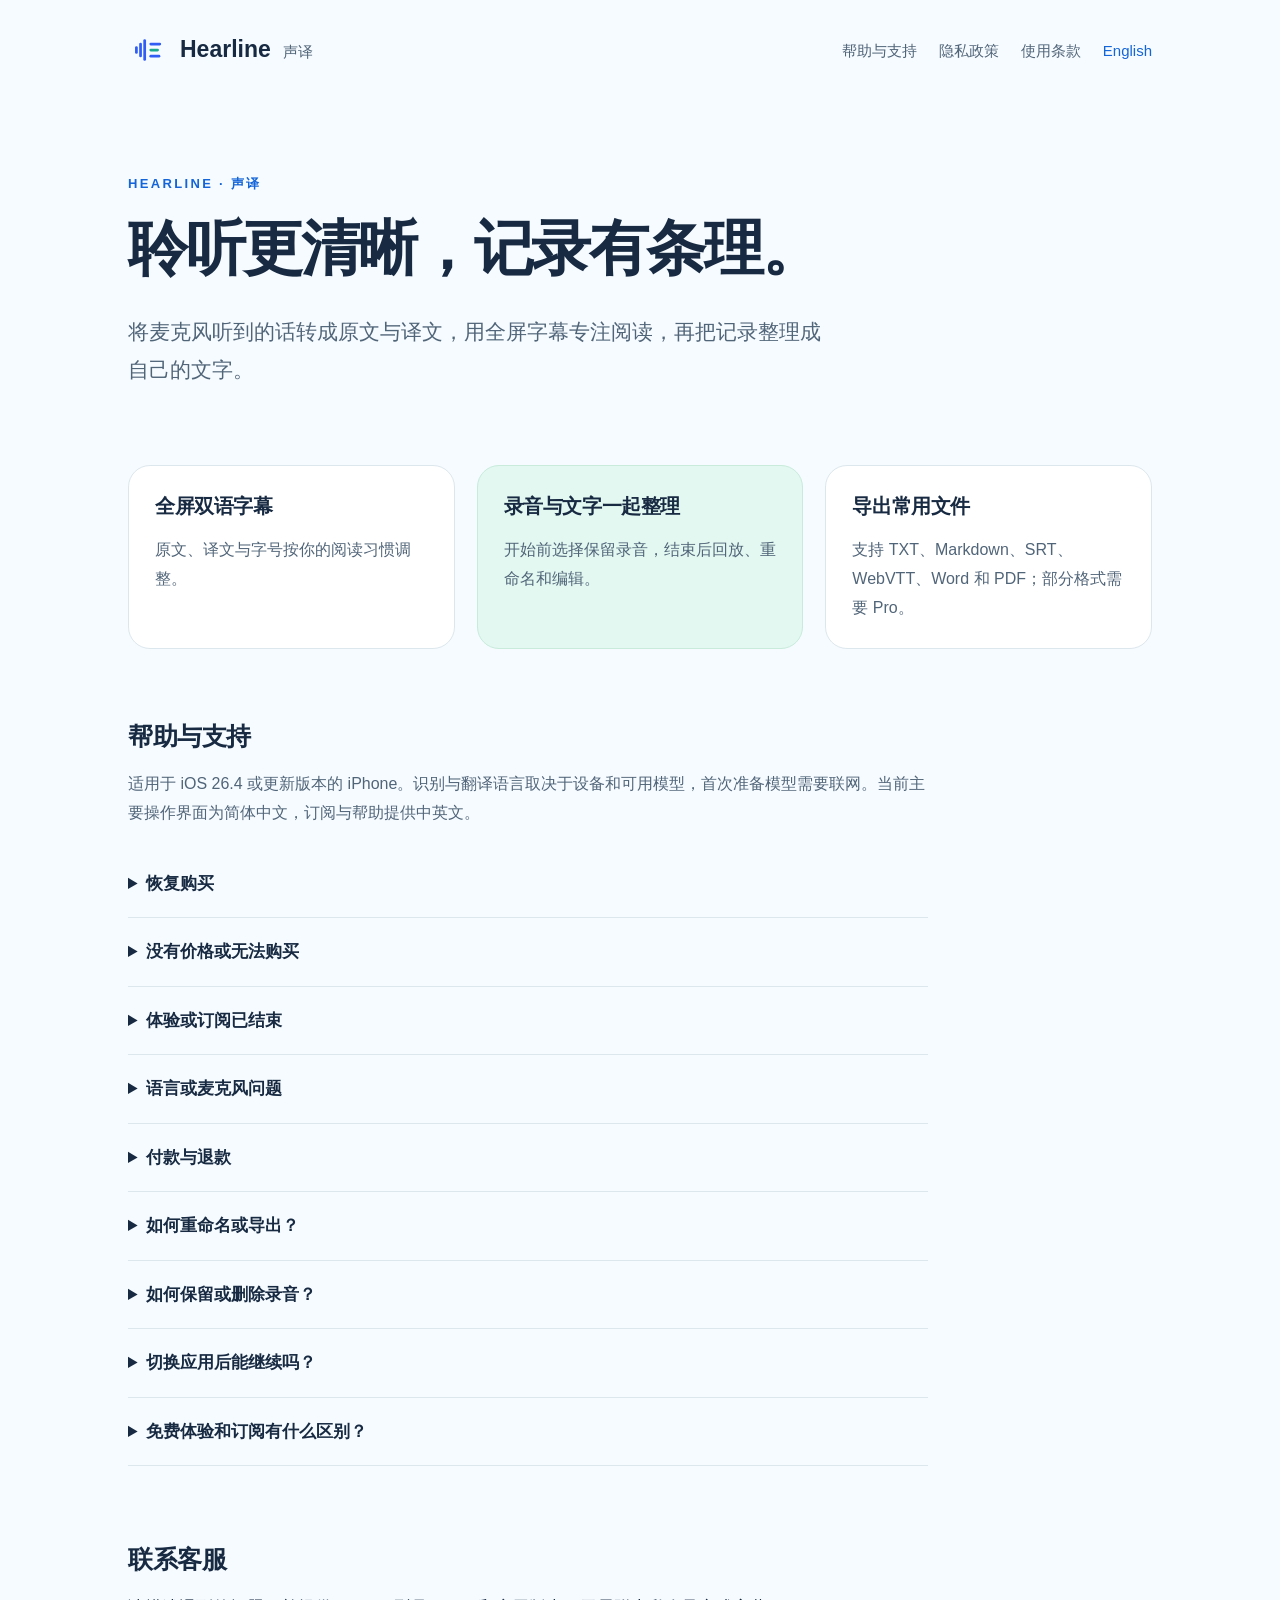
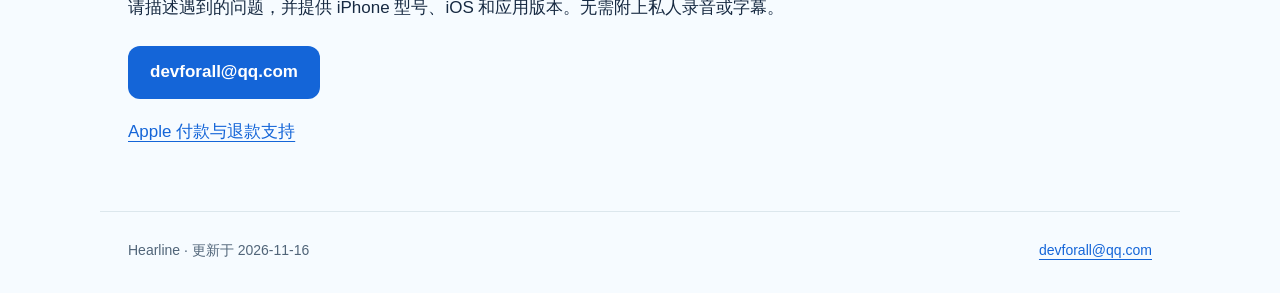
==== index.html @ 2d99168b "Publish Hearline support and privacy pages" ====
<!doctype html>
<html lang="zh-Hans">
<head>
  <meta charset="utf-8">
  <meta name="viewport" content="width=device-width, initial-scale=1">
  <meta name="description" content="将麦克风听到的话转成原文与译文，用全屏字幕专注阅读，再把记录整理成自己的文字。">
  <meta name="theme-color" content="#f6fbff">
  <title>帮助与支持 · Hearline</title>
  <link rel="icon" href="assets/hearline-mark.svg" type="image/svg+xml">
  <link rel="stylesheet" href="assets/style.css">
</head>
<body>
  <header class="header">
    <a class="brand" href="index.html"><img src="assets/hearline-mark.svg" width="40" height="40" alt=""><span>Hearline <small>声译</small></span></a>
    <nav aria-label="页面导航">
      <a href="index.html">帮助与支持</a><a href="privacy.html">隐私政策</a><a href="terms.html">使用条款</a>
      <a class="language" href="en/index.html" lang="en">English</a>
    </nav>
  </header>
  <main><section class="hero"><p class="eyebrow">HEARLINE · 声译</p><h1>聆听更清晰，记录有条理。</h1><p class="lead">将麦克风听到的话转成原文与译文，用全屏字幕专注阅读，再把记录整理成自己的文字。</p></section>
<section class="features" aria-label="功能"><article><h2>全屏双语字幕</h2><p>原文、译文与字号按你的阅读习惯调整。</p></article><article><h2>录音与文字一起整理</h2><p>开始前选择保留录音，结束后回放、重命名和编辑。</p></article><article><h2>导出常用文件</h2><p>支持 TXT、Markdown、SRT、WebVTT、Word 和 PDF；部分格式需要 Pro。</p></article></section>
<section class="support"><h2>帮助与支持</h2><p class="muted">适用于 iOS 26.4 或更新版本的 iPhone。识别与翻译语言取决于设备和可用模型，首次准备模型需要联网。当前主要操作界面为简体中文，订阅与帮助提供中英文。</p><details><summary>恢复购买</summary><p>使用原先订阅的 Apple 账户，联网后点击“恢复购买”。即使已取消自动续订，通常仍可使用至付费周期结束。</p></details><details><summary>没有价格或无法购买</summary><p>检查网络和 App Store 账户，再重新加载价格。商品可用性取决于所在商店；暂不可用的商品不会通过本应用扣款或开通 Pro。</p></details><details><summary>体验或订阅已结束</summary><p>已经收到的文字会保留，可打开记录查看、编辑和导出 TXT／Markdown。联网确认续订，或选择订阅后重新开始聆听。</p></details><details><summary>语言或麦克风问题</summary><p>先准备所需语言模型并允许麦克风权限。订阅不会让不支持的语言或设备变为可用。音频中断后，请回到 Hearline 手动继续。</p></details><details><summary>付款与退款</summary><p>在 App Store 设置中管理续订。App Store 扣费及退款由 Apple 处理，可使用下方 Apple 支持入口。</p></details><details><summary>如何重命名或导出？</summary><p>在“记录”页面向左滑动一条记录，选择重命名、编辑或导出。记录名称也会用于导出文件名。右滑不会显示菜单。</p></details><details><summary>如何保留或删除录音？</summary><p>开始前的“保留录音”默认开启，可提前关闭。结束后在记录详情回放、导出 M4A 或仅删除音频；删除整条记录会同时删除录音。录音不随设备备份保留，请主动导出重要音频。</p></details><details><summary>切换应用后能继续吗？</summary><p>主动开始聆听后可以继续使用麦克风转录与翻译；暂停或结束即可停止。来电、麦克风被占用、额度或权益结束会停止采音。Hearline 不直接读取通话或其他应用的内部音轨。</p></details><details><summary>免费体验和订阅有什么区别？</summary><p>未订阅可累计体验 10 分钟，不按日补充。周付、月付和年付均自动续费，权益相同；价格以应用内当前商店显示为准。已有文字的查看、人工编辑、TXT／Markdown 导出，以及已有录音的回放和 M4A 导出不要求续费。</p></details></section>
<section class="contact"><h2>联系客服</h2><p>请描述遇到的问题，并提供 iPhone 型号、iOS 和应用版本。无需附上私人录音或字幕。</p><a class="button" href="mailto:devforall@qq.com?subject=Hearline%20Support">devforall@qq.com</a><p><a href="https://support.apple.com/billing">Apple 付款与退款支持</a></p></section></main>
  <footer><span>Hearline · 更新于 2026-11-16</span><a href="mailto:devforall@qq.com">devforall@qq.com</a></footer>
</body>
</html>
---- assets/style.css ----
:root{color-scheme:light;--ink:#172a42;--muted:#516579;--blue:#1465d8;--line:#dce7ed;--mint:#e2f8f0;--paper:#f6fbff}
*{box-sizing:border-box}
body{margin:0;background:var(--paper);color:var(--ink);font:17px/1.8 -apple-system,BlinkMacSystemFont,"Segoe UI",sans-serif;word-break:normal;overflow-wrap:anywhere}
a{color:var(--blue);text-underline-offset:4px}
a:hover{text-decoration-thickness:2px}
a:focus-visible,summary:focus-visible{outline:3px solid var(--blue);outline-offset:5px;border-radius:4px}
.header,main,footer{max-width:1080px;margin:auto;padding-left:28px;padding-right:28px}
.header{min-height:100px;display:flex;align-items:center;justify-content:space-between;gap:24px}
.brand{display:flex;align-items:center;gap:12px;color:var(--ink);font-size:23px;font-weight:700;text-decoration:none;white-space:nowrap}
.brand img{border-radius:11px}
.brand small{font-size:15px;color:var(--muted);font-weight:500;margin-left:6px}
nav{display:flex;align-items:center;gap:22px;flex-wrap:wrap;font-size:15px}
nav a{color:var(--muted);text-decoration:none}
nav .language{color:var(--blue)}
.hero{padding:72px 0 42px;max-width:820px}
.eyebrow{letter-spacing:.18em;font-size:13px;font-weight:700;color:var(--blue);margin:0 0 18px}
h1{font-size:clamp(34px,5.4vw,60px);letter-spacing:-.04em;line-height:1.2;margin:0 0 28px;font-weight:700}
.lead{font-size:21px;color:var(--muted);max-width:710px;line-height:1.8}
h2{font-size:25px;line-height:1.4;margin:0 0 16px;letter-spacing:-.02em}
p{margin:0 0 22px}
.features{display:grid;grid-template-columns:repeat(3,1fr);gap:22px;margin:12px 0 70px}
.features article{padding:26px;border-radius:22px;background:#fff;border:1px solid var(--line)}
.features article:nth-child(2){background:var(--mint);border-color:#c8ebdc}
.features h2{font-size:20px}
.features p{font-size:16px;color:var(--muted);margin:0}
.support,.contact{max-width:800px;margin-bottom:64px}
.muted{color:var(--muted);font-size:16px}
details{padding:19px 0;border-bottom:1px solid var(--line)}
summary{cursor:pointer;font-weight:600;line-height:1.5;padding:2px 0}
details p{color:var(--muted);margin:16px 0 3px}
.contact{padding-top:12px}
.button{display:inline-block;background:var(--blue);color:#fff;padding:11px 22px;border-radius:12px;font-weight:600;text-decoration:none;margin:0 0 18px}
.document{max-width:760px;padding:58px 0 60px}
.document h1{font-size:40px}
.document p{margin-bottom:26px}
footer{display:flex;justify-content:space-between;gap:20px;padding-top:26px;padding-bottom:30px;border-top:1px solid var(--line);font-size:14px;color:var(--muted)}
@media(max-width:720px){.header,main,footer{padding-left:22px;padding-right:22px}.header{align-items:flex-start;flex-direction:column;gap:16px;padding-top:24px;padding-bottom:16px}nav{gap:18px;font-size:14px}.hero{padding-top:42px}.lead{font-size:18px}.features{grid-template-columns:1fr;gap:14px;margin-bottom:46px}.features article{padding:22px}.document{padding-top:36px}.document h1{font-size:34px}footer{flex-direction:column;gap:5px}}
@media(prefers-reduced-motion:no-preference){a{transition:color .15s,background-color .15s}}
@media print{body{background:#fff;font-size:12pt}.header nav,footer{display:none}.document{max-width:none;padding-top:20px}a{color:inherit}}
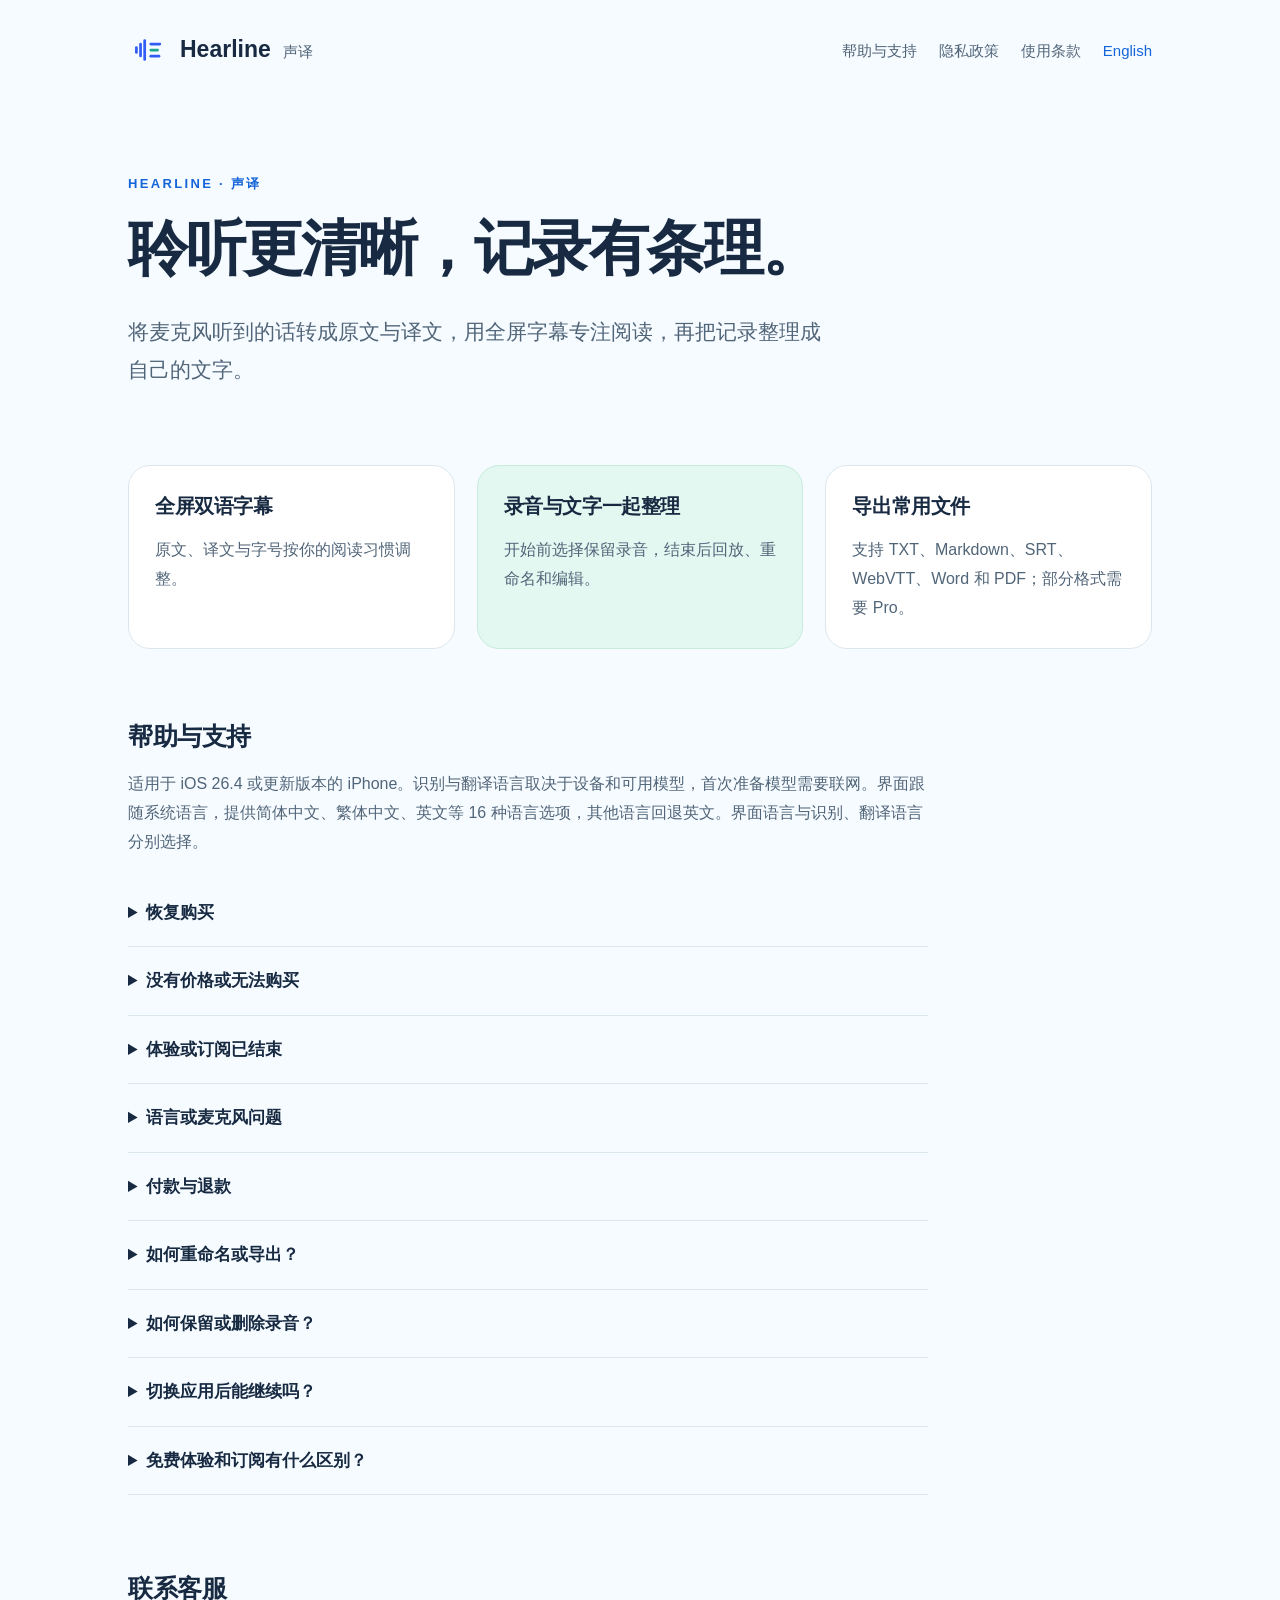
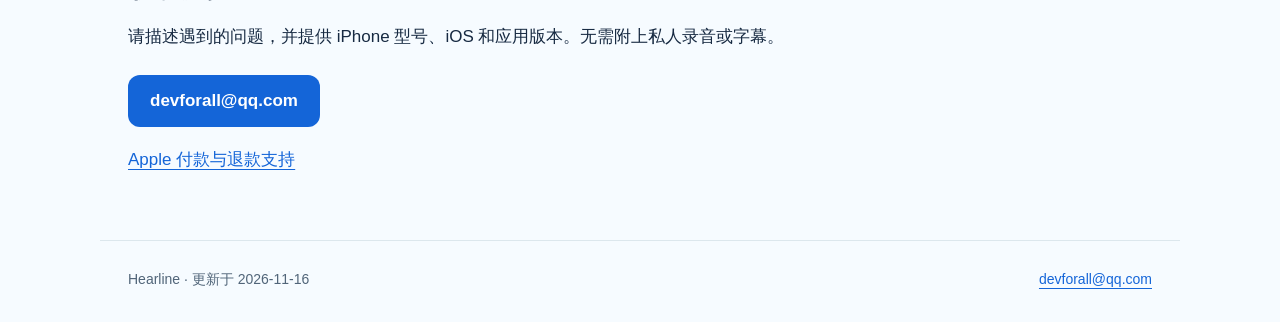
==== commit 7a87c235: "Update support pages for 16 interface languages" ====
--- a/index.html
+++ b/index.html
@@ -19,7 +19,7 @@
   </header>
   <main><section class="hero"><p class="eyebrow">HEARLINE · 声译</p><h1>聆听更清晰，记录有条理。</h1><p class="lead">将麦克风听到的话转成原文与译文，用全屏字幕专注阅读，再把记录整理成自己的文字。</p></section>
 <section class="features" aria-label="功能"><article><h2>全屏双语字幕</h2><p>原文、译文与字号按你的阅读习惯调整。</p></article><article><h2>录音与文字一起整理</h2><p>开始前选择保留录音，结束后回放、重命名和编辑。</p></article><article><h2>导出常用文件</h2><p>支持 TXT、Markdown、SRT、WebVTT、Word 和 PDF；部分格式需要 Pro。</p></article></section>
-<section class="support"><h2>帮助与支持</h2><p class="muted">适用于 iOS 26.4 或更新版本的 iPhone。识别与翻译语言取决于设备和可用模型，首次准备模型需要联网。当前主要操作界面为简体中文，订阅与帮助提供中英文。</p><details><summary>恢复购买</summary><p>使用原先订阅的 Apple 账户，联网后点击“恢复购买”。即使已取消自动续订，通常仍可使用至付费周期结束。</p></details><details><summary>没有价格或无法购买</summary><p>检查网络和 App Store 账户，再重新加载价格。商品可用性取决于所在商店；暂不可用的商品不会通过本应用扣款或开通 Pro。</p></details><details><summary>体验或订阅已结束</summary><p>已经收到的文字会保留，可打开记录查看、编辑和导出 TXT／Markdown。联网确认续订，或选择订阅后重新开始聆听。</p></details><details><summary>语言或麦克风问题</summary><p>先准备所需语言模型并允许麦克风权限。订阅不会让不支持的语言或设备变为可用。音频中断后，请回到 Hearline 手动继续。</p></details><details><summary>付款与退款</summary><p>在 App Store 设置中管理续订。App Store 扣费及退款由 Apple 处理，可使用下方 Apple 支持入口。</p></details><details><summary>如何重命名或导出？</summary><p>在“记录”页面向左滑动一条记录，选择重命名、编辑或导出。记录名称也会用于导出文件名。右滑不会显示菜单。</p></details><details><summary>如何保留或删除录音？</summary><p>开始前的“保留录音”默认开启，可提前关闭。结束后在记录详情回放、导出 M4A 或仅删除音频；删除整条记录会同时删除录音。录音不随设备备份保留，请主动导出重要音频。</p></details><details><summary>切换应用后能继续吗？</summary><p>主动开始聆听后可以继续使用麦克风转录与翻译；暂停或结束即可停止。来电、麦克风被占用、额度或权益结束会停止采音。Hearline 不直接读取通话或其他应用的内部音轨。</p></details><details><summary>免费体验和订阅有什么区别？</summary><p>未订阅可累计体验 10 分钟，不按日补充。周付、月付和年付均自动续费，权益相同；价格以应用内当前商店显示为准。已有文字的查看、人工编辑、TXT／Markdown 导出，以及已有录音的回放和 M4A 导出不要求续费。</p></details></section>
+<section class="support"><h2>帮助与支持</h2><p class="muted">适用于 iOS 26.4 或更新版本的 iPhone。识别与翻译语言取决于设备和可用模型，首次准备模型需要联网。界面跟随系统语言，提供简体中文、繁体中文、英文等 16 种语言选项，其他语言回退英文。界面语言与识别、翻译语言分别选择。</p><details><summary>恢复购买</summary><p>使用原先订阅的 Apple 账户，联网后点击“恢复购买”。即使已取消自动续订，通常仍可使用至付费周期结束。</p></details><details><summary>没有价格或无法购买</summary><p>检查网络和 App Store 账户，再重新加载价格。商品可用性取决于所在商店；暂不可用的商品不会通过本应用扣款或开通 Pro。</p></details><details><summary>体验或订阅已结束</summary><p>已经收到的文字会保留，可打开记录查看、编辑和导出 TXT／Markdown。联网确认续订，或选择订阅后重新开始聆听。</p></details><details><summary>语言或麦克风问题</summary><p>先准备所需语言模型并允许麦克风权限。订阅不会让不支持的语言或设备变为可用。音频中断后，请回到 Hearline 手动继续。</p></details><details><summary>付款与退款</summary><p>在 App Store 设置中管理续订。App Store 扣费及退款由 Apple 处理，可使用下方 Apple 支持入口。</p></details><details><summary>如何重命名或导出？</summary><p>在“记录”页面向左滑动一条记录，选择重命名、编辑或导出。记录名称也会用于导出文件名。右滑不会显示菜单。</p></details><details><summary>如何保留或删除录音？</summary><p>开始前的“保留录音”默认开启，可提前关闭。结束后在记录详情回放、导出 M4A 或仅删除音频；删除整条记录会同时删除录音。录音不随设备备份保留，请主动导出重要音频。</p></details><details><summary>切换应用后能继续吗？</summary><p>主动开始聆听后可以继续使用麦克风转录与翻译；暂停或结束即可停止。来电、麦克风被占用、额度或权益结束会停止采音。Hearline 不直接读取通话或其他应用的内部音轨。</p></details><details><summary>免费体验和订阅有什么区别？</summary><p>未订阅可累计体验 10 分钟，不按日补充。周付、月付和年付均自动续费，权益相同；价格以应用内当前商店显示为准。已有文字的查看、人工编辑、TXT／Markdown 导出，以及已有录音的回放和 M4A 导出不要求续费。</p></details></section>
 <section class="contact"><h2>联系客服</h2><p>请描述遇到的问题，并提供 iPhone 型号、iOS 和应用版本。无需附上私人录音或字幕。</p><a class="button" href="mailto:devforall@qq.com?subject=Hearline%20Support">devforall@qq.com</a><p><a href="https://support.apple.com/billing">Apple 付款与退款支持</a></p></section></main>
   <footer><span>Hearline · 更新于 2026-11-16</span><a href="mailto:devforall@qq.com">devforall@qq.com</a></footer>
 </body>
